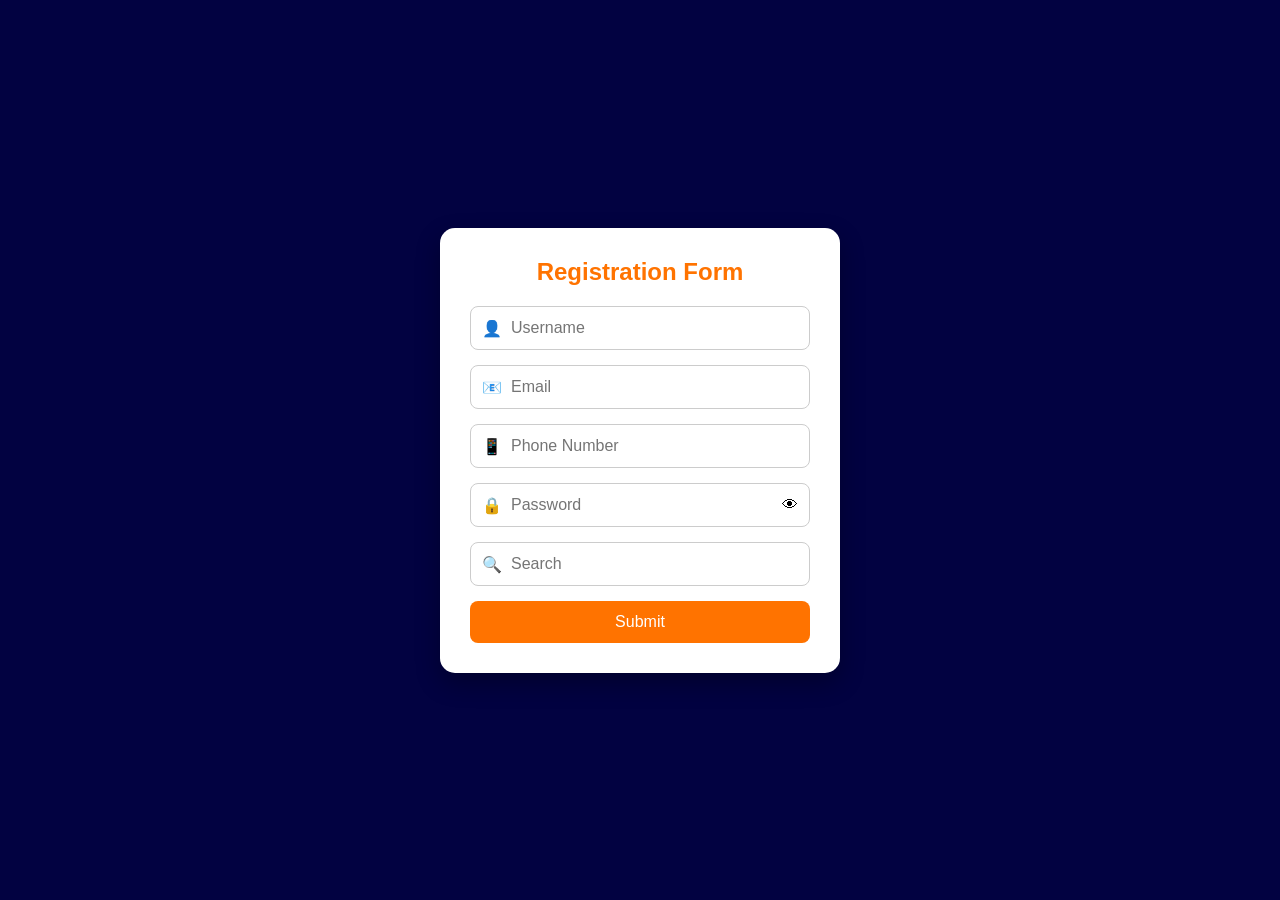
==== index.html @ 10145bfb "main deshboard" ====
<!DOCTYPE html>
<html lang="en">
<head>
    <meta charset="UTF-8">
    <meta name="viewport" content="width=device-width, initial-scale=1.0">
    <title>Modern Form</title>
    <link rel="stylesheet" href="wale.css">
</head>
<body>

<form class="form" action="./home.html" target="_blank">

    <h2>Registration Form</h2>

    <div class="form-group">
        <span class="prefix">👤</span>
        <input type="text" placeholder="Username" required>
    </div>

    <div class="form-group">
        <span class="prefix">📧</span>
        <input type="email" placeholder="Email" required> 
    </div>

    <div class="form-group">
        <span class="prefix">📱</span>
        <input type="tel" placeholder="Phone Number" required>
    </div>

    <div class="form-group">
        <span class="prefix">🔒</span>
        <span class="sufix">👁</span>
        <input type="password" placeholder="Password" required>
    </div>

    <div class="form-group">
        <span class="prefix">🔍</span>
        <input type="search" placeholder="Search" required>
    </div>

    <button type="submit">Submit</button>

</form>

</body>
</html>
---- wale.css ----
*{
    margin:0;
    padding:0;
    box-sizing:border-box;
    font-family:Arial, sans-serif;
}

body{
    background: rgb(2, 2, 65);
    display:flex;
    justify-content:center;
    align-items:center;
    min-height:100vh;
}

.form{
    background:#fff;
    padding:30px;
    width:400px;
    border-radius:15px;
    box-shadow:0 10px 25px rgba(0,0,0,.3);
}

.form h2{
    text-align:center;
    margin-bottom:20px;
    color:#ff7300;
}

.form-group{
    position:relative;
    margin-bottom:15px;
}

.form-group input{
    width:100%;
    padding:12px 40px;
    border:1px solid #ccc;
    border-radius:8px;
    font-size:16px;
    outline:none;
}

.form-group input:focus{
    border-color:#ff7300;
    box-shadow: 10px 10px 10px white;
}

.prefix{
    position:absolute;
    left:12px;
    top:50%;
    transform:translateY(-50%);
}

.sufix{
    position:absolute;
    right:12px;
    top:50%;
    transform:translateY(-50%);
    cursor:pointer;
}

button{
    width:100%;
    padding:12px;
    border:none;
    border-radius:8px;
    background:#ff7300;
    color:#fff;
    font-size:16px;
    cursor:pointer;
}

button:hover{
    background:#e56700;
}
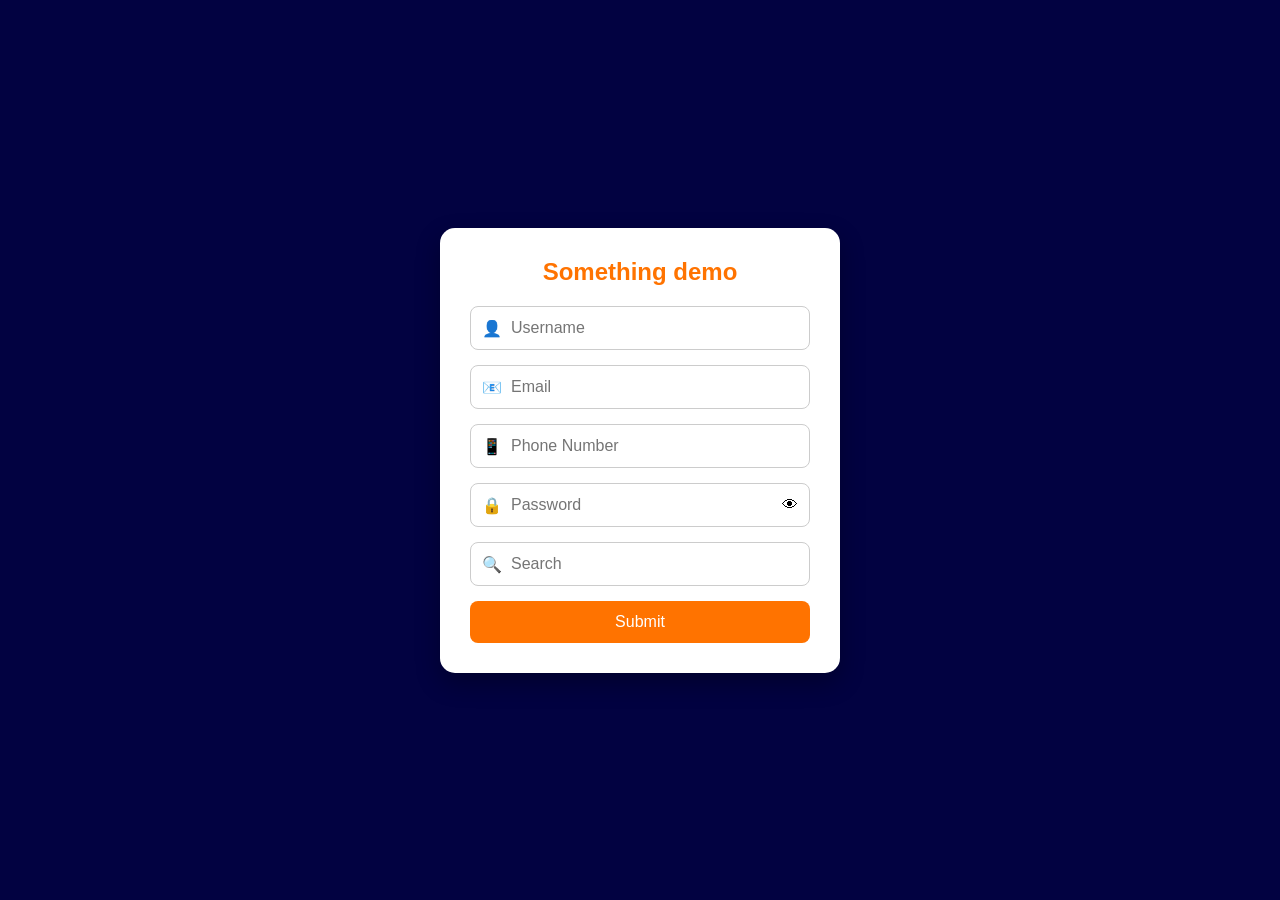
==== commit e205e244: "all" ====
--- a/index.html
+++ b/index.html
@@ -10,7 +10,7 @@
 
 <form class="form" action="./home.html" target="_blank">
 
-    <h2>Registration Form</h2>
+    <h2>Something demo</h2>
 
     <div class="form-group">
         <span class="prefix">👤</span>
